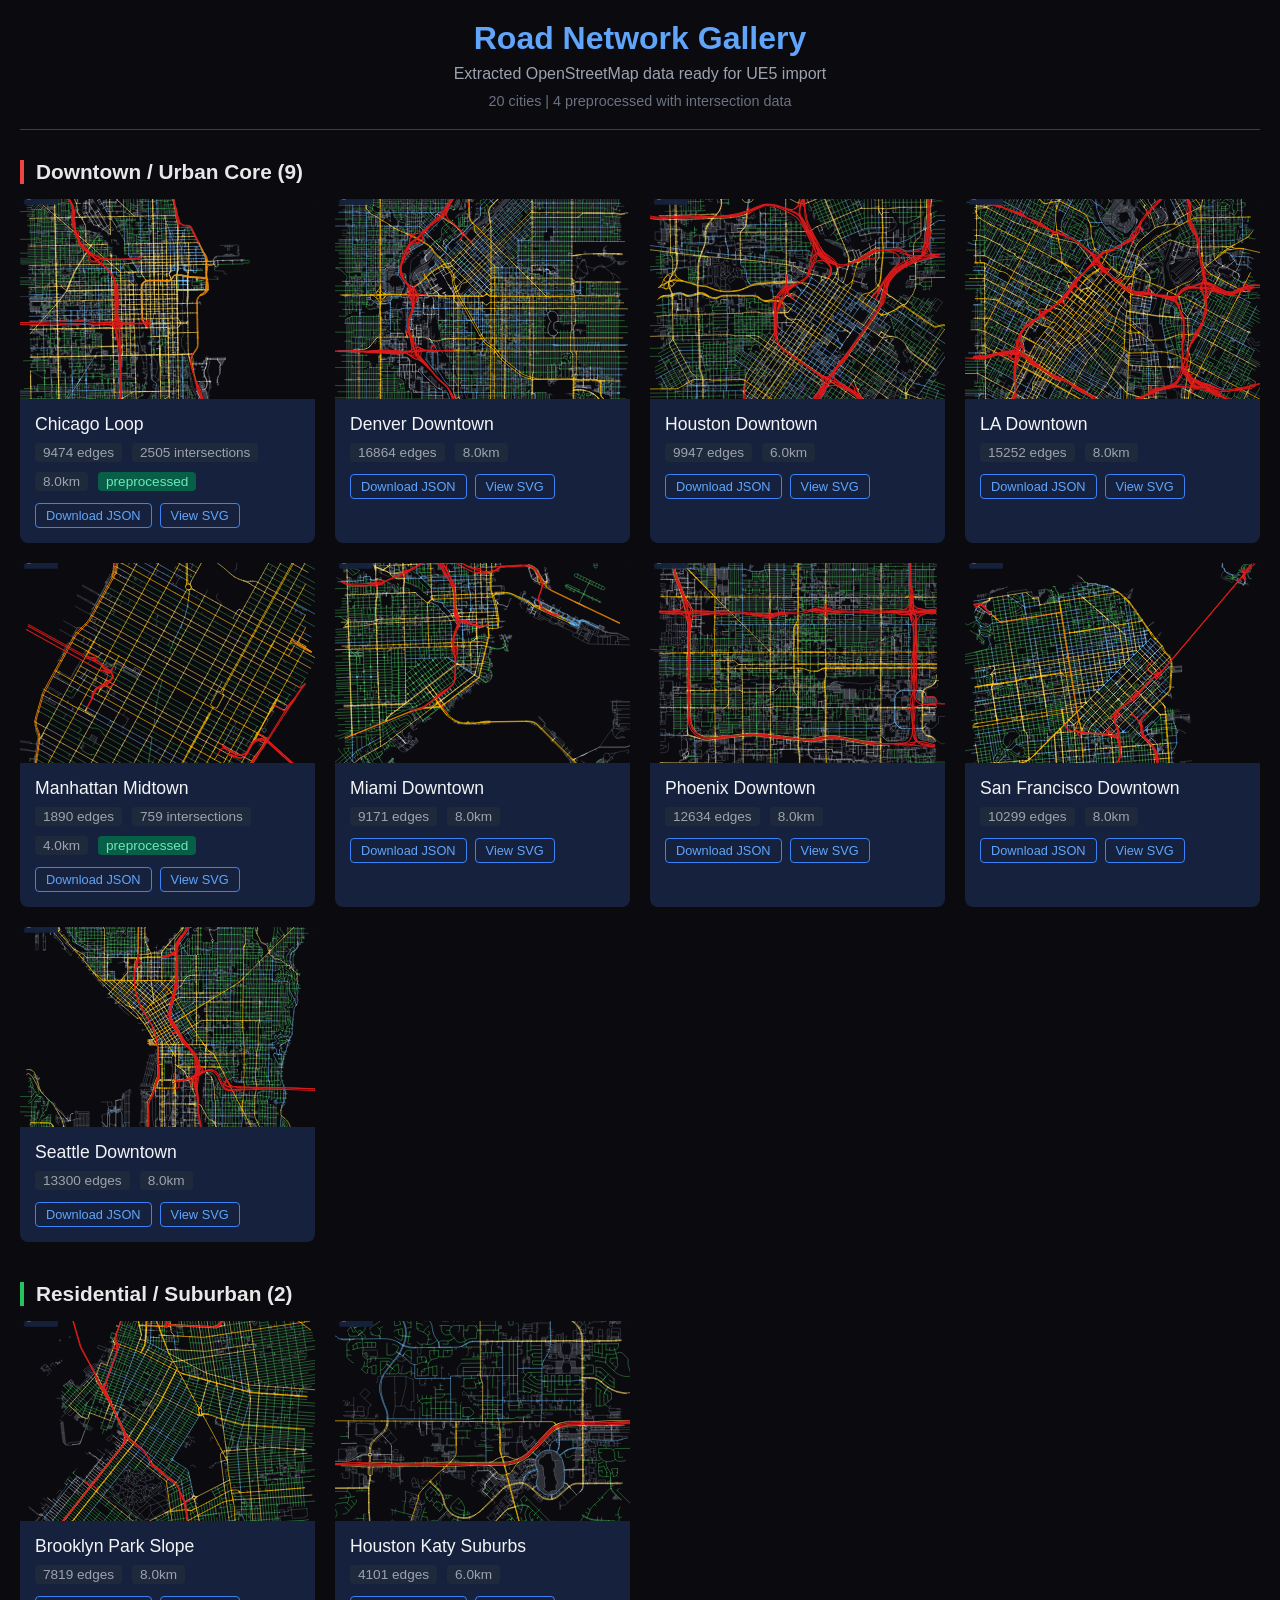
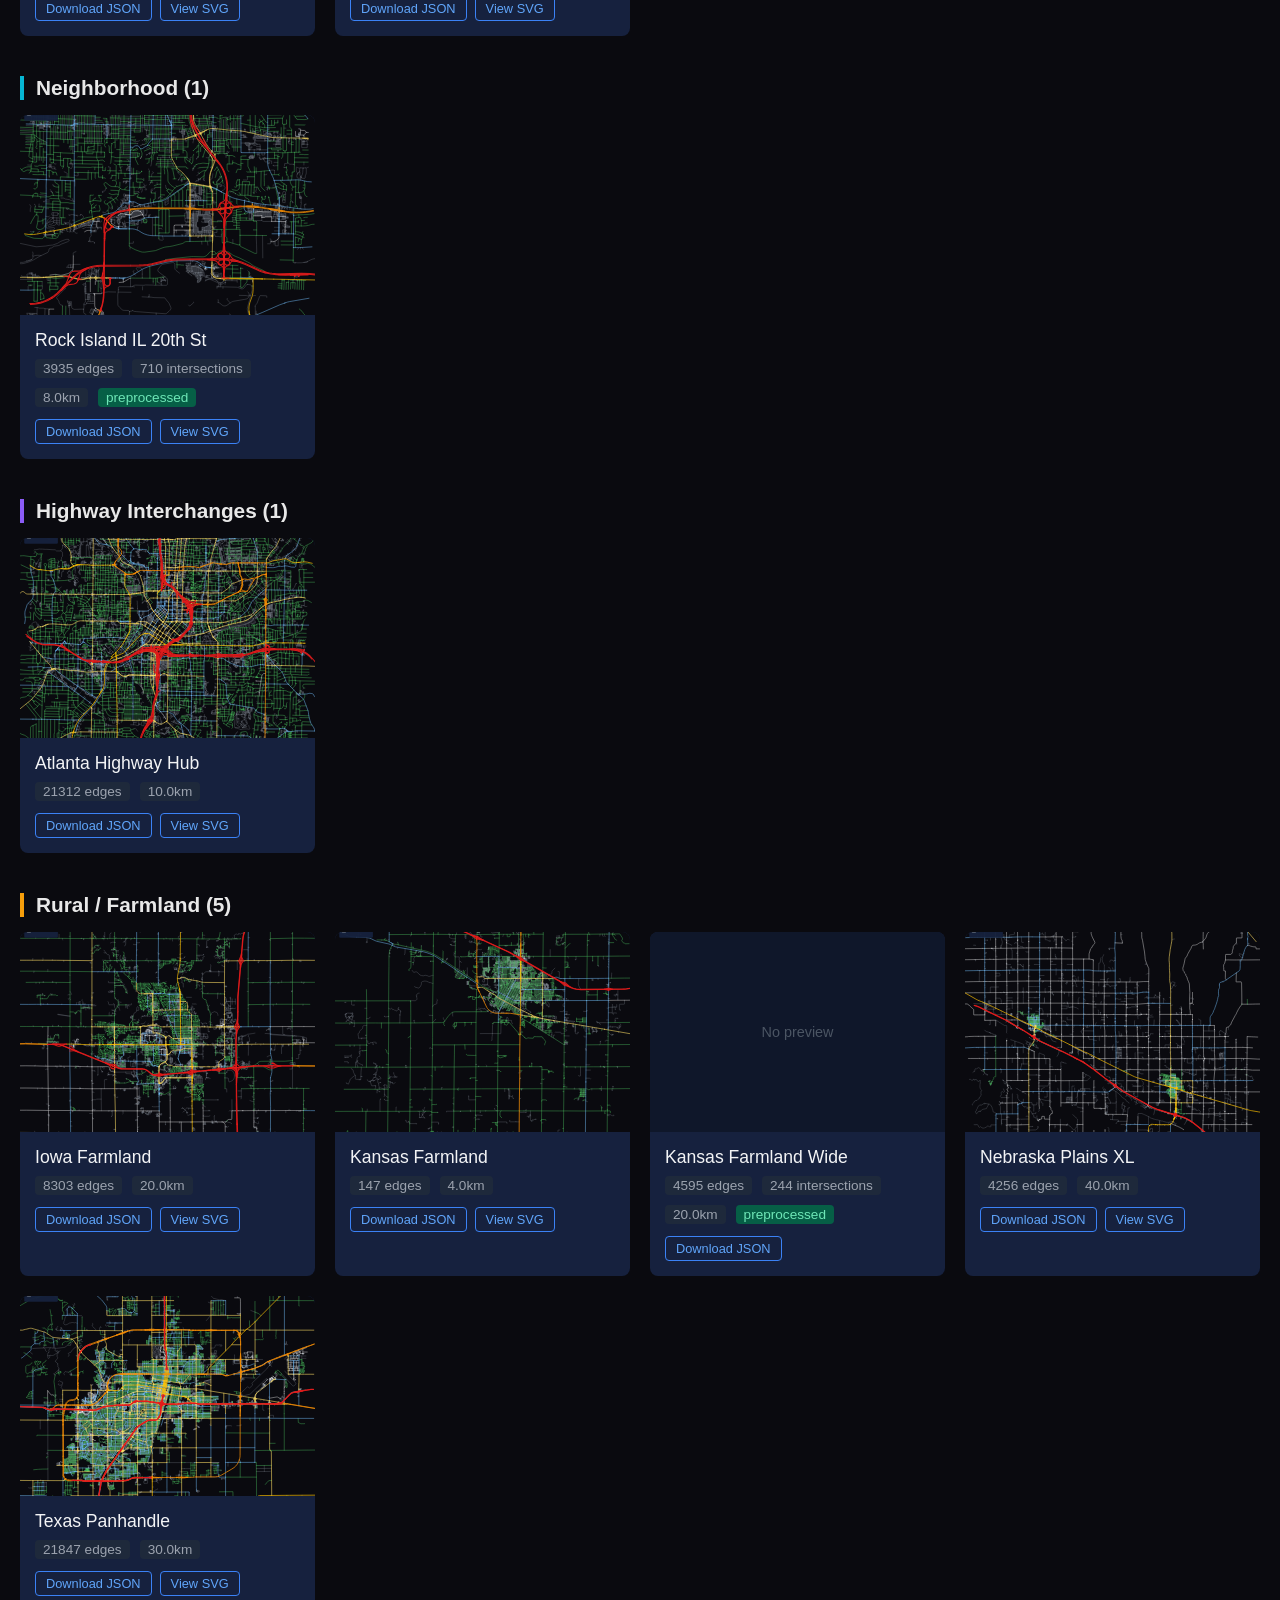
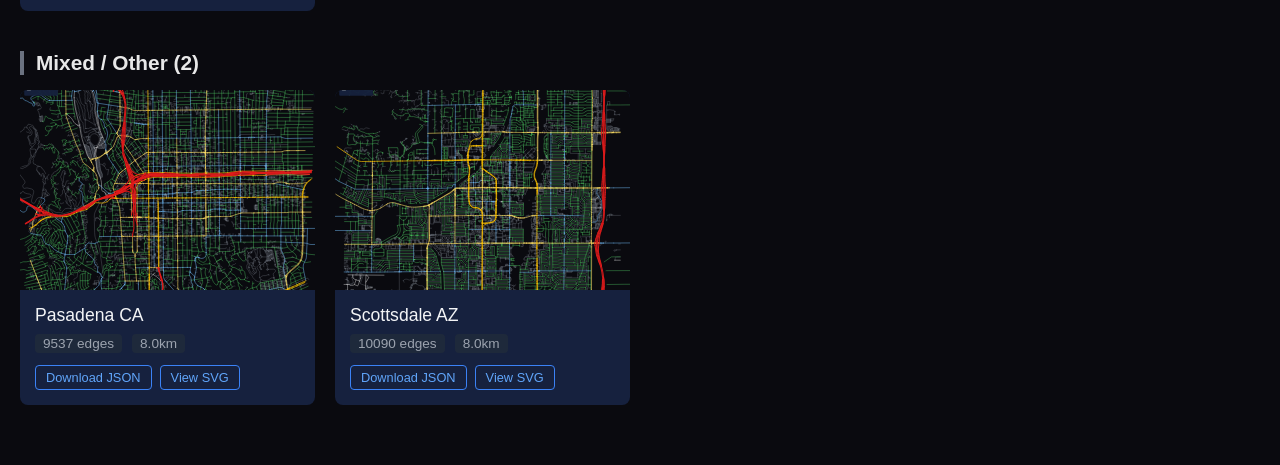
==== output/gallery.html @ c3807b2e "Add complete GIS extraction pipeline for UE5 - Python tools for OSM extraction, conversion, and batc" ====
<!DOCTYPE html>
<html lang="en">
<head>
    <meta charset="UTF-8">
    <meta name="viewport" content="width=device-width, initial-scale=1.0">
    <title>Road Network Gallery - GIS Map Data</title>
    <style>
        * { margin: 0; padding: 0; box-sizing: border-box; }
        body {
            font-family: -apple-system, BlinkMacSystemFont, 'Segoe UI', sans-serif;
            background: #0a0a0f;
            color: #e8e8e8;
            padding: 20px;
            min-height: 100vh;
        }
        header {
            text-align: center;
            margin-bottom: 30px;
            padding-bottom: 20px;
            border-bottom: 1px solid #374151;
        }
        h1 { color: #60a5fa; margin-bottom: 8px; }
        .subtitle { color: #9ca3af; }
        .stats { margin-top: 10px; color: #6b7280; font-size: 0.9rem; }

        .category {
            margin-bottom: 40px;
        }
        .category h2 {
            font-size: 1.3rem;
            margin-bottom: 15px;
            padding-left: 12px;
            border-left: 4px solid;
        }

        .grid {
            display: grid;
            grid-template-columns: repeat(auto-fill, minmax(280px, 1fr));
            gap: 20px;
        }

        .card {
            background: #16213e;
            border-radius: 8px;
            overflow: hidden;
            transition: transform 0.2s, box-shadow 0.2s;
        }
        .card:hover {
            transform: translateY(-4px);
            box-shadow: 0 8px 25px rgba(0,0,0,0.4);
        }

        .card-image {
            width: 100%;
            height: 200px;
            background: #0f172a;
            display: flex;
            align-items: center;
            justify-content: center;
            overflow: hidden;
        }
        .card-image img {
            width: 100%;
            height: 100%;
            object-fit: cover;
        }
        .card-image.no-image {
            color: #4b5563;
            font-size: 0.9rem;
        }

        .card-content {
            padding: 15px;
        }
        .card-title {
            font-size: 1.1rem;
            color: #f3f4f6;
            margin-bottom: 8px;
        }
        .card-meta {
            font-size: 0.85rem;
            color: #9ca3af;
            display: flex;
            flex-wrap: wrap;
            gap: 10px;
        }
        .card-meta span {
            background: #1e293b;
            padding: 2px 8px;
            border-radius: 4px;
        }
        .preprocessed {
            background: #065f46 !important;
            color: #6ee7b7;
        }

        .card-links {
            margin-top: 12px;
            display: flex;
            gap: 8px;
        }
        .card-links a {
            font-size: 0.8rem;
            color: #60a5fa;
            text-decoration: none;
            padding: 4px 10px;
            border: 1px solid #3b82f6;
            border-radius: 4px;
            transition: background 0.2s;
        }
        .card-links a:hover {
            background: #3b82f6;
            color: white;
        }
    </style>
</head>
<body>
    <header>
        <h1>Road Network Gallery</h1>
        <p class="subtitle">Extracted OpenStreetMap data ready for UE5 import</p>
        <p class="stats">20 cities | 4 preprocessed with intersection data</p>
    </header>

    <div class="category">
        <h2 style="border-color: #ef4444">Downtown / Urban Core (9)</h2>
        <div class="grid">

            <div class="card">
                <div class="card-image">
                    <img src="ue5_ready\Chicago_Loop_ue5.svg" alt="Chicago Loop">
                </div>
                <div class="card-content">
                    <div class="card-title">Chicago Loop</div>
                    <div class="card-meta">
                        <span>9474 edges</span><span>2505 intersections</span><span>8.0km</span>
                        <span class="preprocessed">preprocessed</span>
                    </div>
                    <div class="card-links">
                        <a href="ue5_ready\Chicago_Loop_ue5_preprocessed.json" download>Download JSON</a>
                        <a href="ue5_ready\Chicago_Loop_ue5.svg" target="_blank">View SVG</a>
                    </div>
                </div>
            </div>

            <div class="card">
                <div class="card-image">
                    <img src="ue5_ready\Denver_Downtown_ue5.svg" alt="Denver Downtown">
                </div>
                <div class="card-content">
                    <div class="card-title">Denver Downtown</div>
                    <div class="card-meta">
                        <span>16864 edges</span><span>8.0km</span>
                        
                    </div>
                    <div class="card-links">
                        <a href="ue5_ready\Denver_Downtown_ue5.json" download>Download JSON</a>
                        <a href="ue5_ready\Denver_Downtown_ue5.svg" target="_blank">View SVG</a>
                    </div>
                </div>
            </div>

            <div class="card">
                <div class="card-image">
                    <img src="ue5_ready\Houston_Downtown_ue5.svg" alt="Houston Downtown">
                </div>
                <div class="card-content">
                    <div class="card-title">Houston Downtown</div>
                    <div class="card-meta">
                        <span>9947 edges</span><span>6.0km</span>
                        
                    </div>
                    <div class="card-links">
                        <a href="ue5_ready\Houston_Downtown_ue5.json" download>Download JSON</a>
                        <a href="ue5_ready\Houston_Downtown_ue5.svg" target="_blank">View SVG</a>
                    </div>
                </div>
            </div>

            <div class="card">
                <div class="card-image">
                    <img src="ue5_ready\LA_Downtown_ue5.svg" alt="LA Downtown">
                </div>
                <div class="card-content">
                    <div class="card-title">LA Downtown</div>
                    <div class="card-meta">
                        <span>15252 edges</span><span>8.0km</span>
                        
                    </div>
                    <div class="card-links">
                        <a href="ue5_ready\LA_Downtown_ue5.json" download>Download JSON</a>
                        <a href="ue5_ready\LA_Downtown_ue5.svg" target="_blank">View SVG</a>
                    </div>
                </div>
            </div>

            <div class="card">
                <div class="card-image">
                    <img src="ue5_ready\Manhattan_Midtown_ue5.svg" alt="Manhattan Midtown">
                </div>
                <div class="card-content">
                    <div class="card-title">Manhattan Midtown</div>
                    <div class="card-meta">
                        <span>1890 edges</span><span>759 intersections</span><span>4.0km</span>
                        <span class="preprocessed">preprocessed</span>
                    </div>
                    <div class="card-links">
                        <a href="ue5_ready\Manhattan_Midtown_ue5_preprocessed.json" download>Download JSON</a>
                        <a href="ue5_ready\Manhattan_Midtown_ue5.svg" target="_blank">View SVG</a>
                    </div>
                </div>
            </div>

            <div class="card">
                <div class="card-image">
                    <img src="ue5_ready\Miami_Downtown_ue5.svg" alt="Miami Downtown">
                </div>
                <div class="card-content">
                    <div class="card-title">Miami Downtown</div>
                    <div class="card-meta">
                        <span>9171 edges</span><span>8.0km</span>
                        
                    </div>
                    <div class="card-links">
                        <a href="ue5_ready\Miami_Downtown_ue5.json" download>Download JSON</a>
                        <a href="ue5_ready\Miami_Downtown_ue5.svg" target="_blank">View SVG</a>
                    </div>
                </div>
            </div>

            <div class="card">
                <div class="card-image">
                    <img src="ue5_ready\Phoenix_Downtown_ue5.svg" alt="Phoenix Downtown">
                </div>
                <div class="card-content">
                    <div class="card-title">Phoenix Downtown</div>
                    <div class="card-meta">
                        <span>12634 edges</span><span>8.0km</span>
                        
                    </div>
                    <div class="card-links">
                        <a href="ue5_ready\Phoenix_Downtown_ue5.json" download>Download JSON</a>
                        <a href="ue5_ready\Phoenix_Downtown_ue5.svg" target="_blank">View SVG</a>
                    </div>
                </div>
            </div>

            <div class="card">
                <div class="card-image">
                    <img src="ue5_ready\San_Francisco_Downtown_ue5.svg" alt="San Francisco Downtown">
                </div>
                <div class="card-content">
                    <div class="card-title">San Francisco Downtown</div>
                    <div class="card-meta">
                        <span>10299 edges</span><span>8.0km</span>
                        
                    </div>
                    <div class="card-links">
                        <a href="ue5_ready\San_Francisco_Downtown_ue5.json" download>Download JSON</a>
                        <a href="ue5_ready\San_Francisco_Downtown_ue5.svg" target="_blank">View SVG</a>
                    </div>
                </div>
            </div>

            <div class="card">
                <div class="card-image">
                    <img src="ue5_ready\Seattle_Downtown_ue5.svg" alt="Seattle Downtown">
                </div>
                <div class="card-content">
                    <div class="card-title">Seattle Downtown</div>
                    <div class="card-meta">
                        <span>13300 edges</span><span>8.0km</span>
                        
                    </div>
                    <div class="card-links">
                        <a href="ue5_ready\Seattle_Downtown_ue5.json" download>Download JSON</a>
                        <a href="ue5_ready\Seattle_Downtown_ue5.svg" target="_blank">View SVG</a>
                    </div>
                </div>
            </div>

        </div>
    </div>

    <div class="category">
        <h2 style="border-color: #22c55e">Residential / Suburban (2)</h2>
        <div class="grid">

            <div class="card">
                <div class="card-image">
                    <img src="ue5_ready\Brooklyn_Park_Slope_ue5.svg" alt="Brooklyn Park Slope">
                </div>
                <div class="card-content">
                    <div class="card-title">Brooklyn Park Slope</div>
                    <div class="card-meta">
                        <span>7819 edges</span><span>8.0km</span>
                        
                    </div>
                    <div class="card-links">
                        <a href="ue5_ready\Brooklyn_Park_Slope_ue5.json" download>Download JSON</a>
                        <a href="ue5_ready\Brooklyn_Park_Slope_ue5.svg" target="_blank">View SVG</a>
                    </div>
                </div>
            </div>

            <div class="card">
                <div class="card-image">
                    <img src="ue5_ready\Houston_Katy_Suburbs_ue5.svg" alt="Houston Katy Suburbs">
                </div>
                <div class="card-content">
                    <div class="card-title">Houston Katy Suburbs</div>
                    <div class="card-meta">
                        <span>4101 edges</span><span>6.0km</span>
                        
                    </div>
                    <div class="card-links">
                        <a href="ue5_ready\Houston_Katy_Suburbs_ue5.json" download>Download JSON</a>
                        <a href="ue5_ready\Houston_Katy_Suburbs_ue5.svg" target="_blank">View SVG</a>
                    </div>
                </div>
            </div>

        </div>
    </div>

    <div class="category">
        <h2 style="border-color: #06b6d4">Neighborhood (1)</h2>
        <div class="grid">

            <div class="card">
                <div class="card-image">
                    <img src="ue5_ready\Rock_Island_IL_20th_St_ue5.svg" alt="Rock Island IL 20th St">
                </div>
                <div class="card-content">
                    <div class="card-title">Rock Island IL 20th St</div>
                    <div class="card-meta">
                        <span>3935 edges</span><span>710 intersections</span><span>8.0km</span>
                        <span class="preprocessed">preprocessed</span>
                    </div>
                    <div class="card-links">
                        <a href="ue5_ready\Rock_Island_IL_20th_St_ue5_preprocessed.json" download>Download JSON</a>
                        <a href="ue5_ready\Rock_Island_IL_20th_St_ue5.svg" target="_blank">View SVG</a>
                    </div>
                </div>
            </div>

        </div>
    </div>

    <div class="category">
        <h2 style="border-color: #8b5cf6">Highway Interchanges (1)</h2>
        <div class="grid">

            <div class="card">
                <div class="card-image">
                    <img src="ue5_ready\Atlanta_Highway_Hub_ue5.svg" alt="Atlanta Highway Hub">
                </div>
                <div class="card-content">
                    <div class="card-title">Atlanta Highway Hub</div>
                    <div class="card-meta">
                        <span>21312 edges</span><span>10.0km</span>
                        
                    </div>
                    <div class="card-links">
                        <a href="ue5_ready\Atlanta_Highway_Hub_ue5.json" download>Download JSON</a>
                        <a href="ue5_ready\Atlanta_Highway_Hub_ue5.svg" target="_blank">View SVG</a>
                    </div>
                </div>
            </div>

        </div>
    </div>

    <div class="category">
        <h2 style="border-color: #f59e0b">Rural / Farmland (5)</h2>
        <div class="grid">

            <div class="card">
                <div class="card-image">
                    <img src="ue5_ready\Iowa_Farmland_ue5.svg" alt="Iowa Farmland">
                </div>
                <div class="card-content">
                    <div class="card-title">Iowa Farmland</div>
                    <div class="card-meta">
                        <span>8303 edges</span><span>20.0km</span>
                        
                    </div>
                    <div class="card-links">
                        <a href="ue5_ready\Iowa_Farmland_ue5.json" download>Download JSON</a>
                        <a href="ue5_ready\Iowa_Farmland_ue5.svg" target="_blank">View SVG</a>
                    </div>
                </div>
            </div>

            <div class="card">
                <div class="card-image">
                    <img src="ue5_ready\Kansas_Farmland_Wide_ue5.svg" alt="Kansas Farmland">
                </div>
                <div class="card-content">
                    <div class="card-title">Kansas Farmland</div>
                    <div class="card-meta">
                        <span>147 edges</span><span>4.0km</span>
                        
                    </div>
                    <div class="card-links">
                        <a href="ue5_ready\Kansas_Farmland_ue5.json" download>Download JSON</a>
                        <a href="ue5_ready\Kansas_Farmland_Wide_ue5.svg" target="_blank">View SVG</a>
                    </div>
                </div>
            </div>

            <div class="card">
                <div class="card-image no-image">
                    <span>No preview</span>
                </div>
                <div class="card-content">
                    <div class="card-title">Kansas Farmland Wide</div>
                    <div class="card-meta">
                        <span>4595 edges</span><span>244 intersections</span><span>20.0km</span>
                        <span class="preprocessed">preprocessed</span>
                    </div>
                    <div class="card-links">
                        <a href="ue5_ready\Kansas_Farmland_Wide_ue5_preprocessed.json" download>Download JSON</a>
                        
                    </div>
                </div>
            </div>

            <div class="card">
                <div class="card-image">
                    <img src="ue5_ready\Nebraska_Plains_XL_ue5.svg" alt="Nebraska Plains XL">
                </div>
                <div class="card-content">
                    <div class="card-title">Nebraska Plains XL</div>
                    <div class="card-meta">
                        <span>4256 edges</span><span>40.0km</span>
                        
                    </div>
                    <div class="card-links">
                        <a href="ue5_ready\Nebraska_Plains_XL_ue5.json" download>Download JSON</a>
                        <a href="ue5_ready\Nebraska_Plains_XL_ue5.svg" target="_blank">View SVG</a>
                    </div>
                </div>
            </div>

            <div class="card">
                <div class="card-image">
                    <img src="ue5_ready\Texas_Panhandle_ue5.svg" alt="Texas Panhandle">
                </div>
                <div class="card-content">
                    <div class="card-title">Texas Panhandle</div>
                    <div class="card-meta">
                        <span>21847 edges</span><span>30.0km</span>
                        
                    </div>
                    <div class="card-links">
                        <a href="ue5_ready\Texas_Panhandle_ue5.json" download>Download JSON</a>
                        <a href="ue5_ready\Texas_Panhandle_ue5.svg" target="_blank">View SVG</a>
                    </div>
                </div>
            </div>

        </div>
    </div>

    <div class="category">
        <h2 style="border-color: #6b7280">Mixed / Other (2)</h2>
        <div class="grid">

            <div class="card">
                <div class="card-image">
                    <img src="ue5_ready\Pasadena_CA_ue5.svg" alt="Pasadena CA">
                </div>
                <div class="card-content">
                    <div class="card-title">Pasadena CA</div>
                    <div class="card-meta">
                        <span>9537 edges</span><span>8.0km</span>
                        
                    </div>
                    <div class="card-links">
                        <a href="ue5_ready\Pasadena_CA_ue5.json" download>Download JSON</a>
                        <a href="ue5_ready\Pasadena_CA_ue5.svg" target="_blank">View SVG</a>
                    </div>
                </div>
            </div>

            <div class="card">
                <div class="card-image">
                    <img src="ue5_ready\Scottsdale_AZ_ue5.svg" alt="Scottsdale AZ">
                </div>
                <div class="card-content">
                    <div class="card-title">Scottsdale AZ</div>
                    <div class="card-meta">
                        <span>10090 edges</span><span>8.0km</span>
                        
                    </div>
                    <div class="card-links">
                        <a href="ue5_ready\Scottsdale_AZ_ue5.json" download>Download JSON</a>
                        <a href="ue5_ready\Scottsdale_AZ_ue5.svg" target="_blank">View SVG</a>
                    </div>
                </div>
            </div>

        </div>
    </div>

</body>
</html>
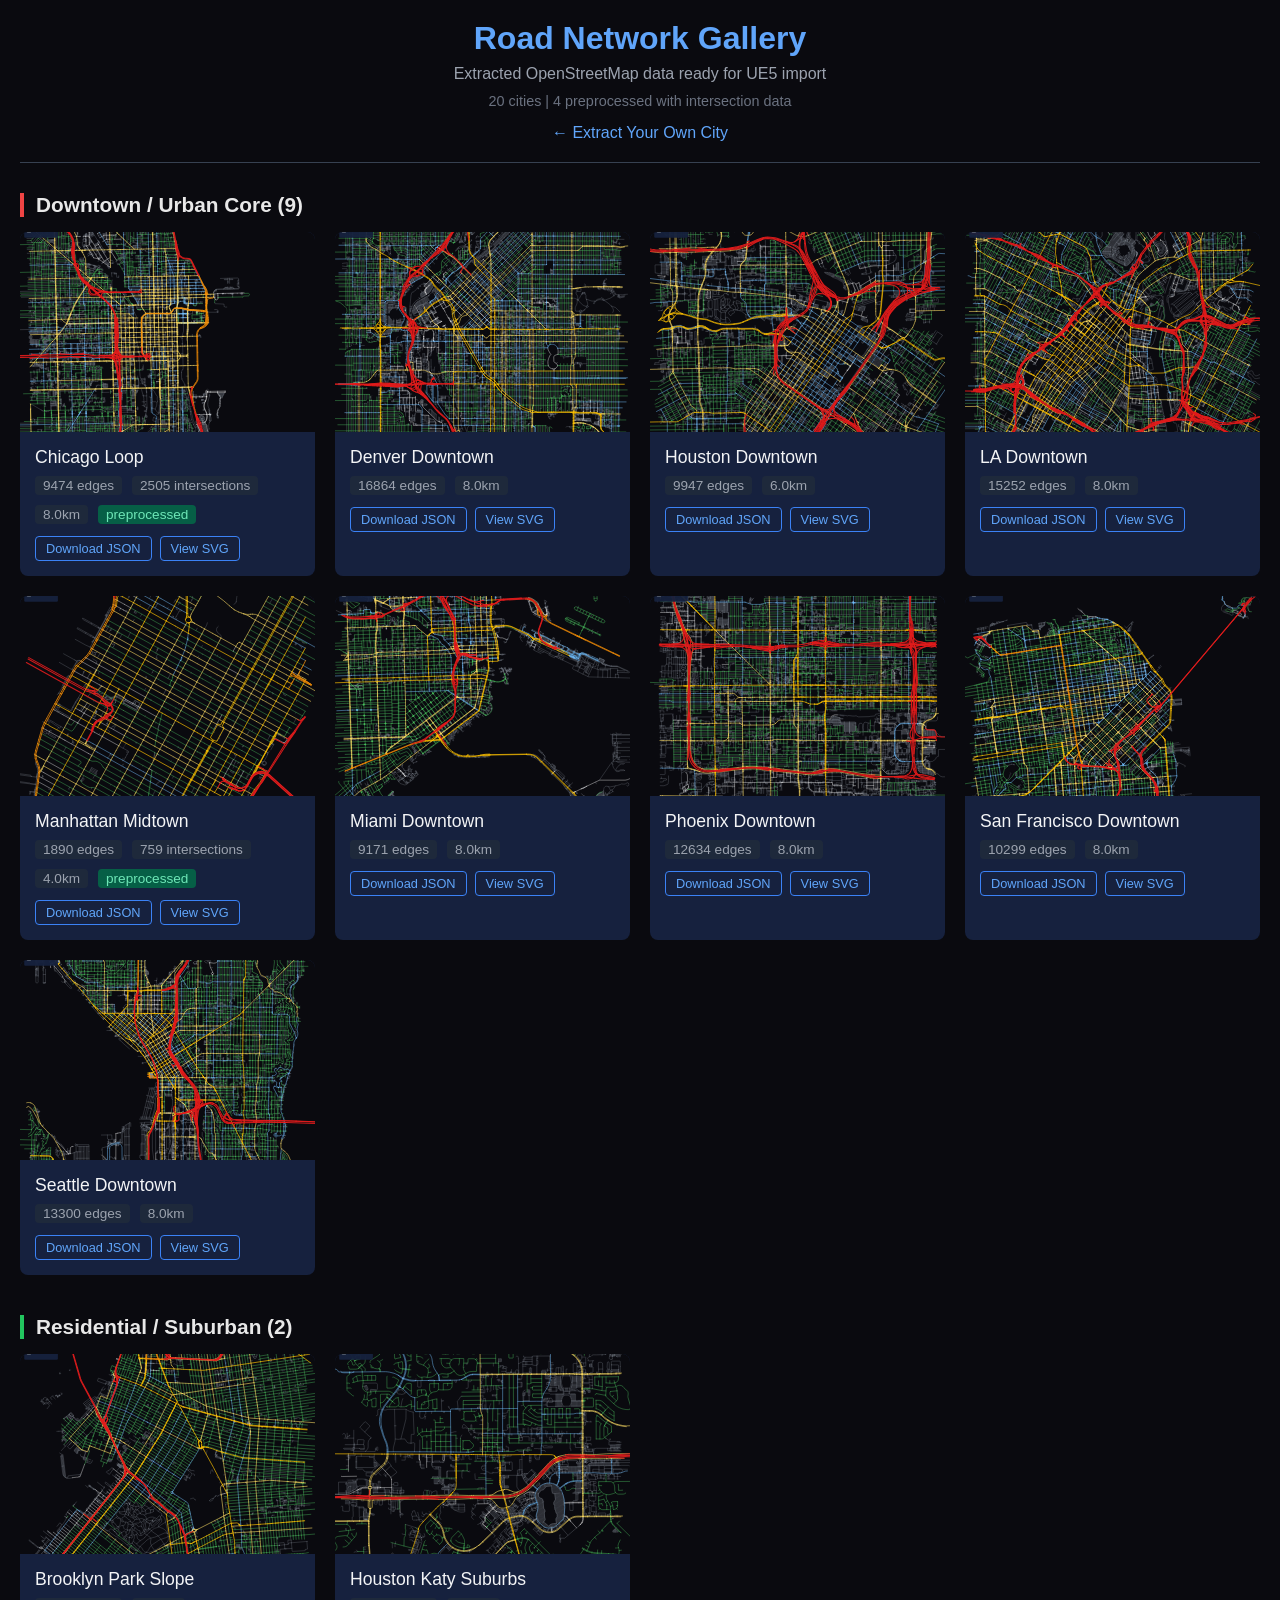
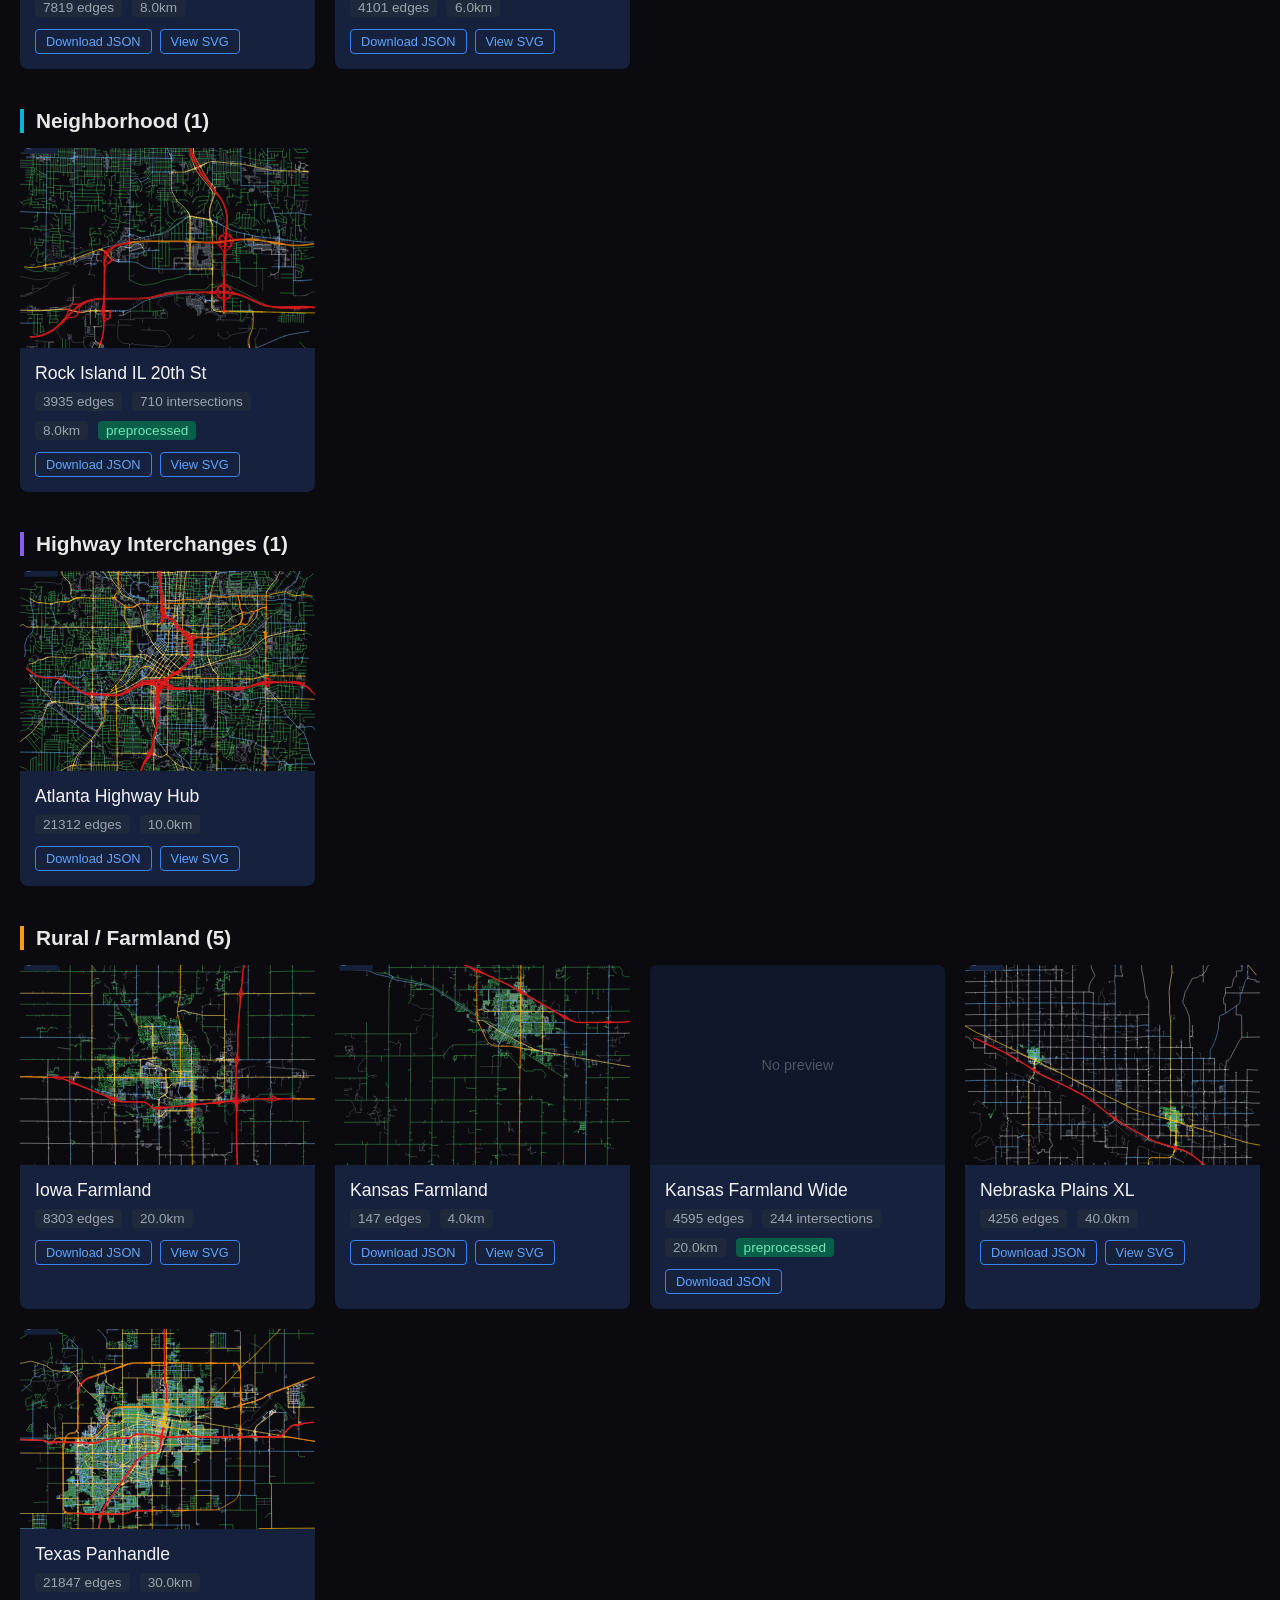
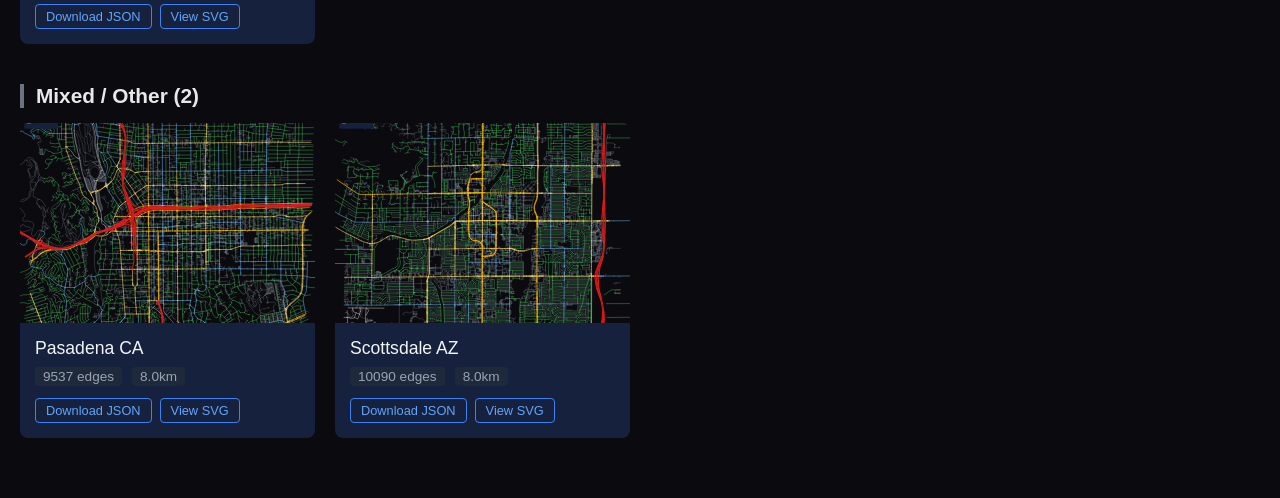
==== commit 8a294d94: "Add navigation links between extractor and gallery Co-Authored-By: Claude Opus 4.5 <noreply@anthropi" ====
--- a/output/gallery.html
+++ b/output/gallery.html
@@ -22,6 +22,9 @@
         h1 { color: #60a5fa; margin-bottom: 8px; }
         .subtitle { color: #9ca3af; }
         .stats { margin-top: 10px; color: #6b7280; font-size: 0.9rem; }
+        nav { margin-top: 15px; }
+        nav a { color: #60a5fa; text-decoration: none; font-size: 1rem; }
+        nav a:hover { text-decoration: underline; }
 
         .category {
             margin-bottom: 40px;
@@ -119,6 +122,7 @@
         <h1>Road Network Gallery</h1>
         <p class="subtitle">Extracted OpenStreetMap data ready for UE5 import</p>
         <p class="stats">20 cities | 4 preprocessed with intersection data</p>
+        <nav><a href="../docs/index.html">← Extract Your Own City</a></nav>
     </header>
 
     <div class="category">
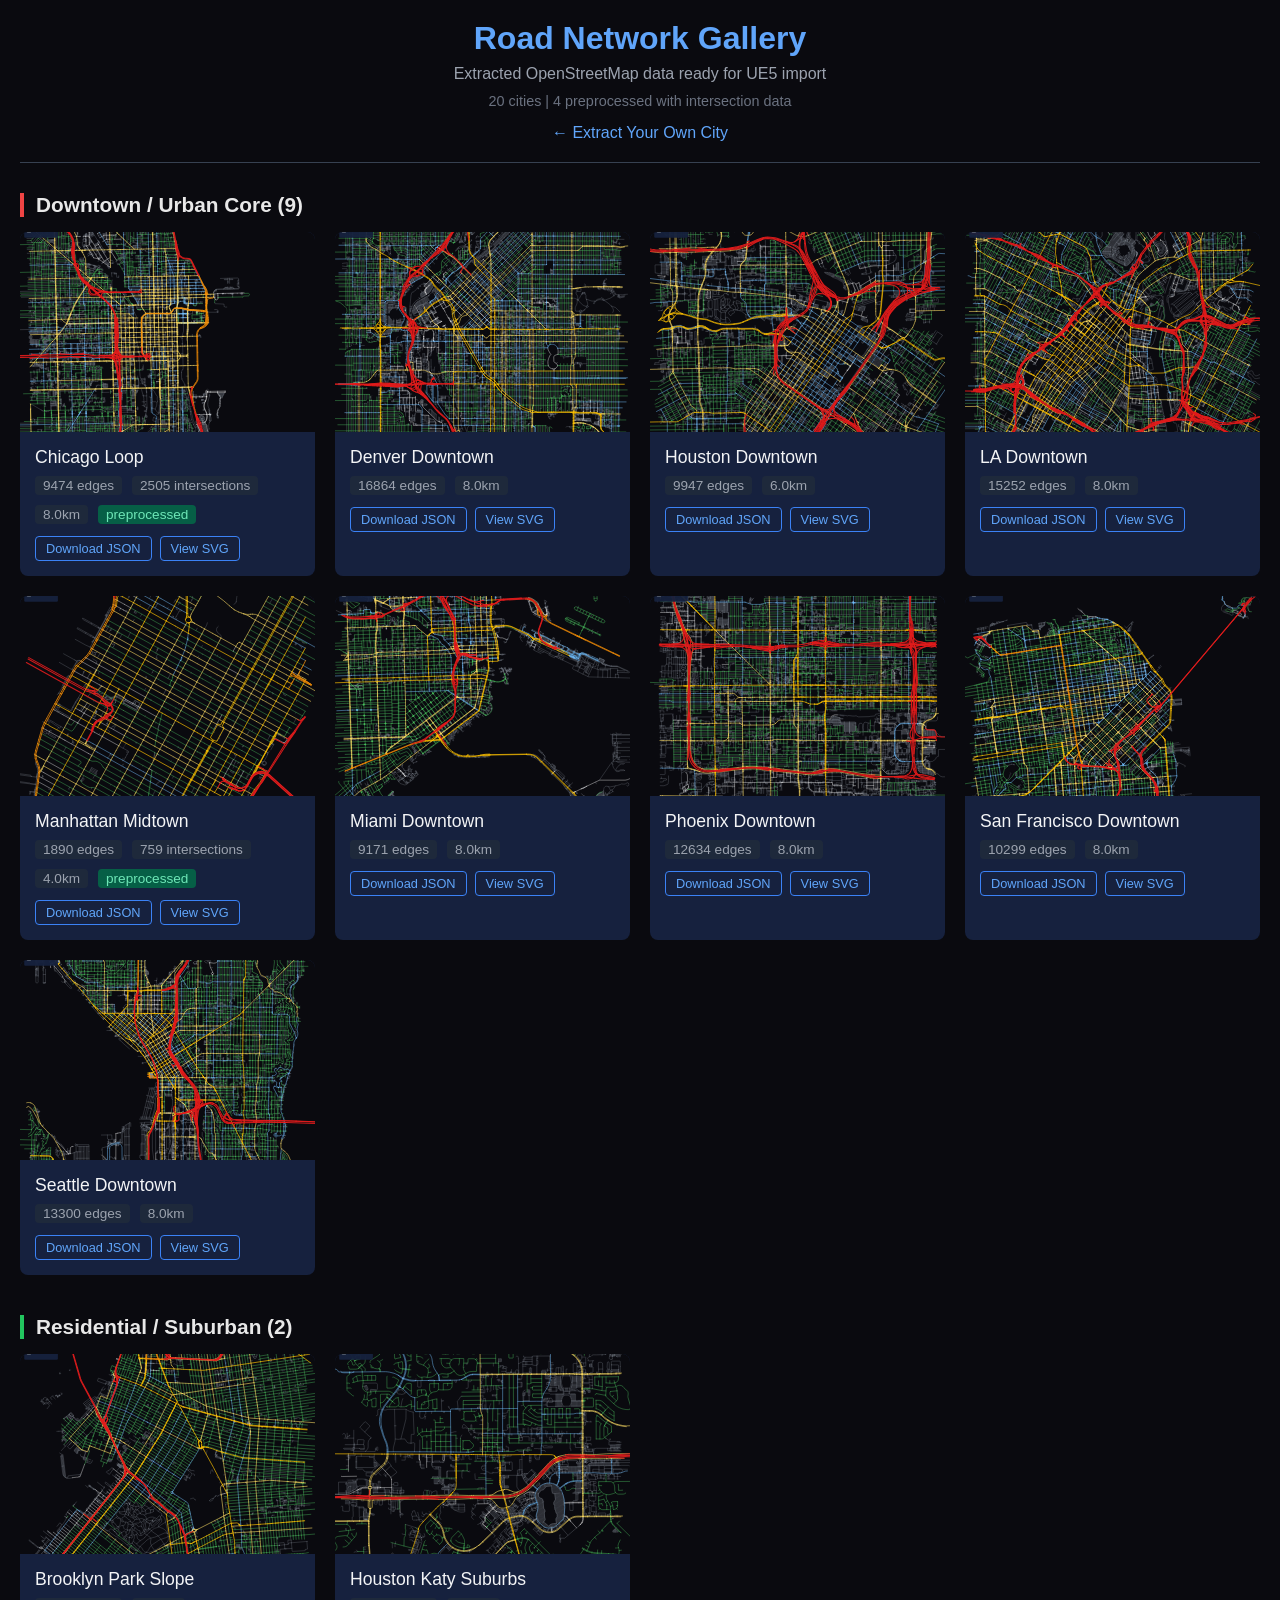
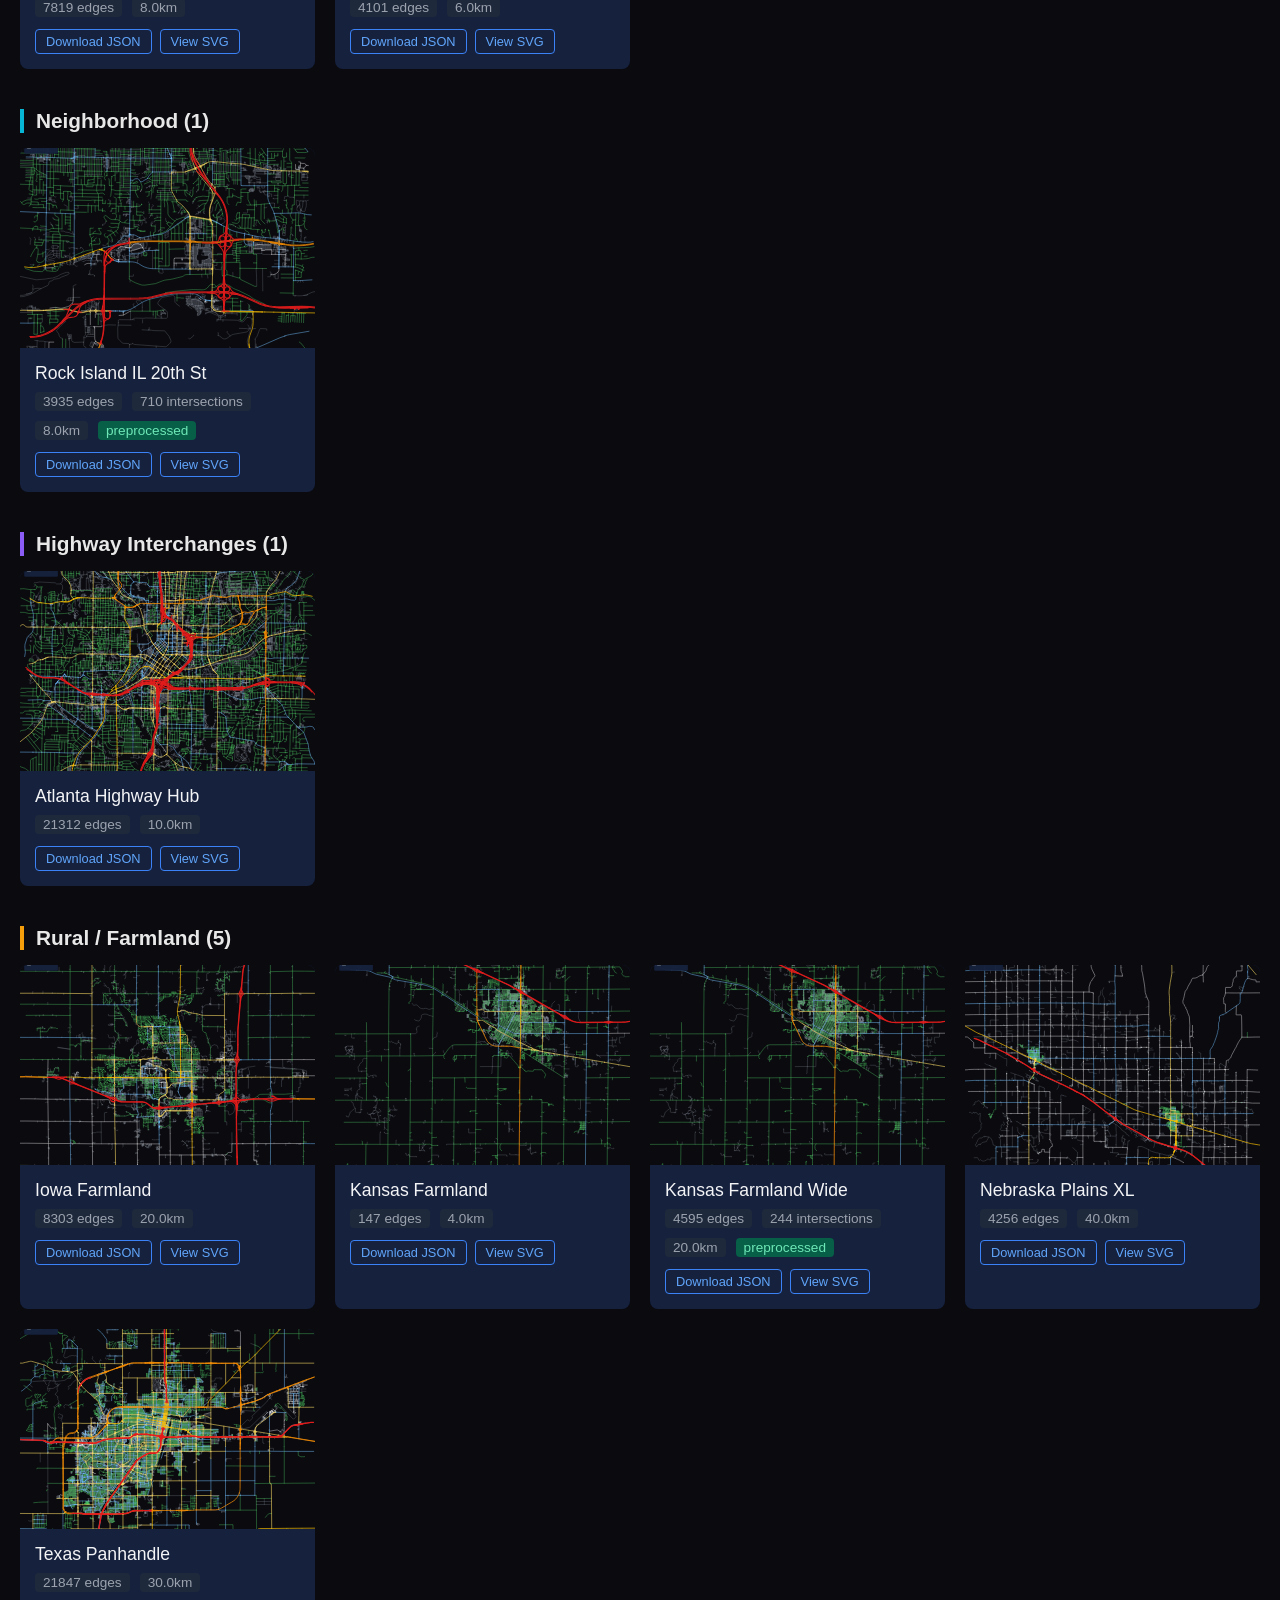
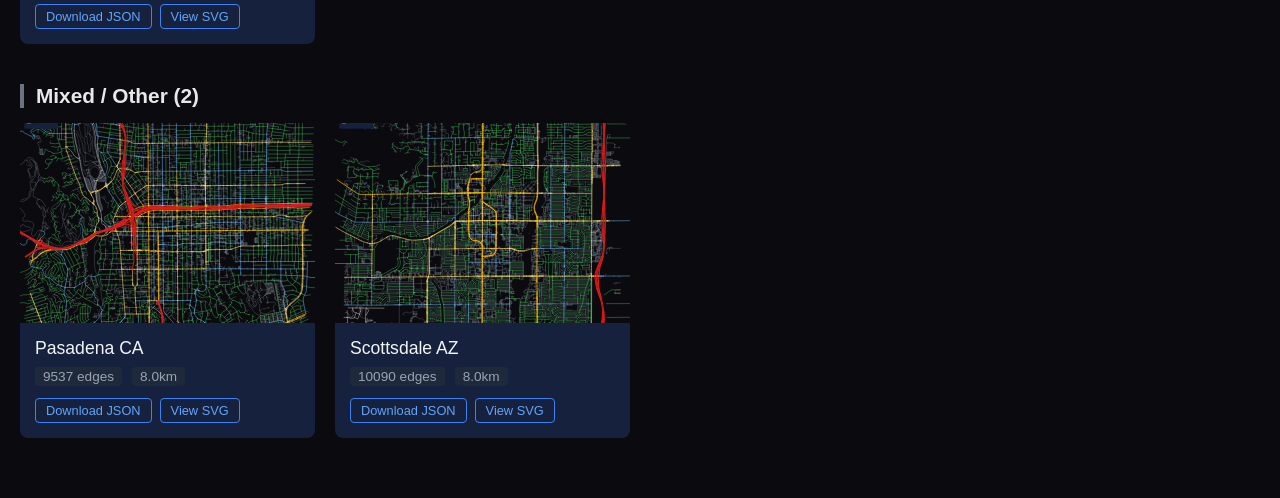
==== commit 47077dea: "Fix Kansas Farmland Wide preview in gallery Co-Authored-By: Claude Opus 4.5 <noreply@anthropic.com>" ====
--- a/output/gallery.html
+++ b/output/gallery.html
@@ -413,8 +413,8 @@
             </div>
 
             <div class="card">
-                <div class="card-image no-image">
-                    <span>No preview</span>
+                <div class="card-image">
+                    <img src="ue5_ready\Kansas_Farmland_Wide_ue5.svg" alt="Kansas Farmland Wide">
                 </div>
                 <div class="card-content">
                     <div class="card-title">Kansas Farmland Wide</div>
@@ -424,7 +424,7 @@
                     </div>
                     <div class="card-links">
                         <a href="ue5_ready\Kansas_Farmland_Wide_ue5_preprocessed.json" download>Download JSON</a>
-                        
+                        <a href="ue5_ready\Kansas_Farmland_Wide_ue5.svg" target="_blank">View SVG</a>
                     </div>
                 </div>
             </div>
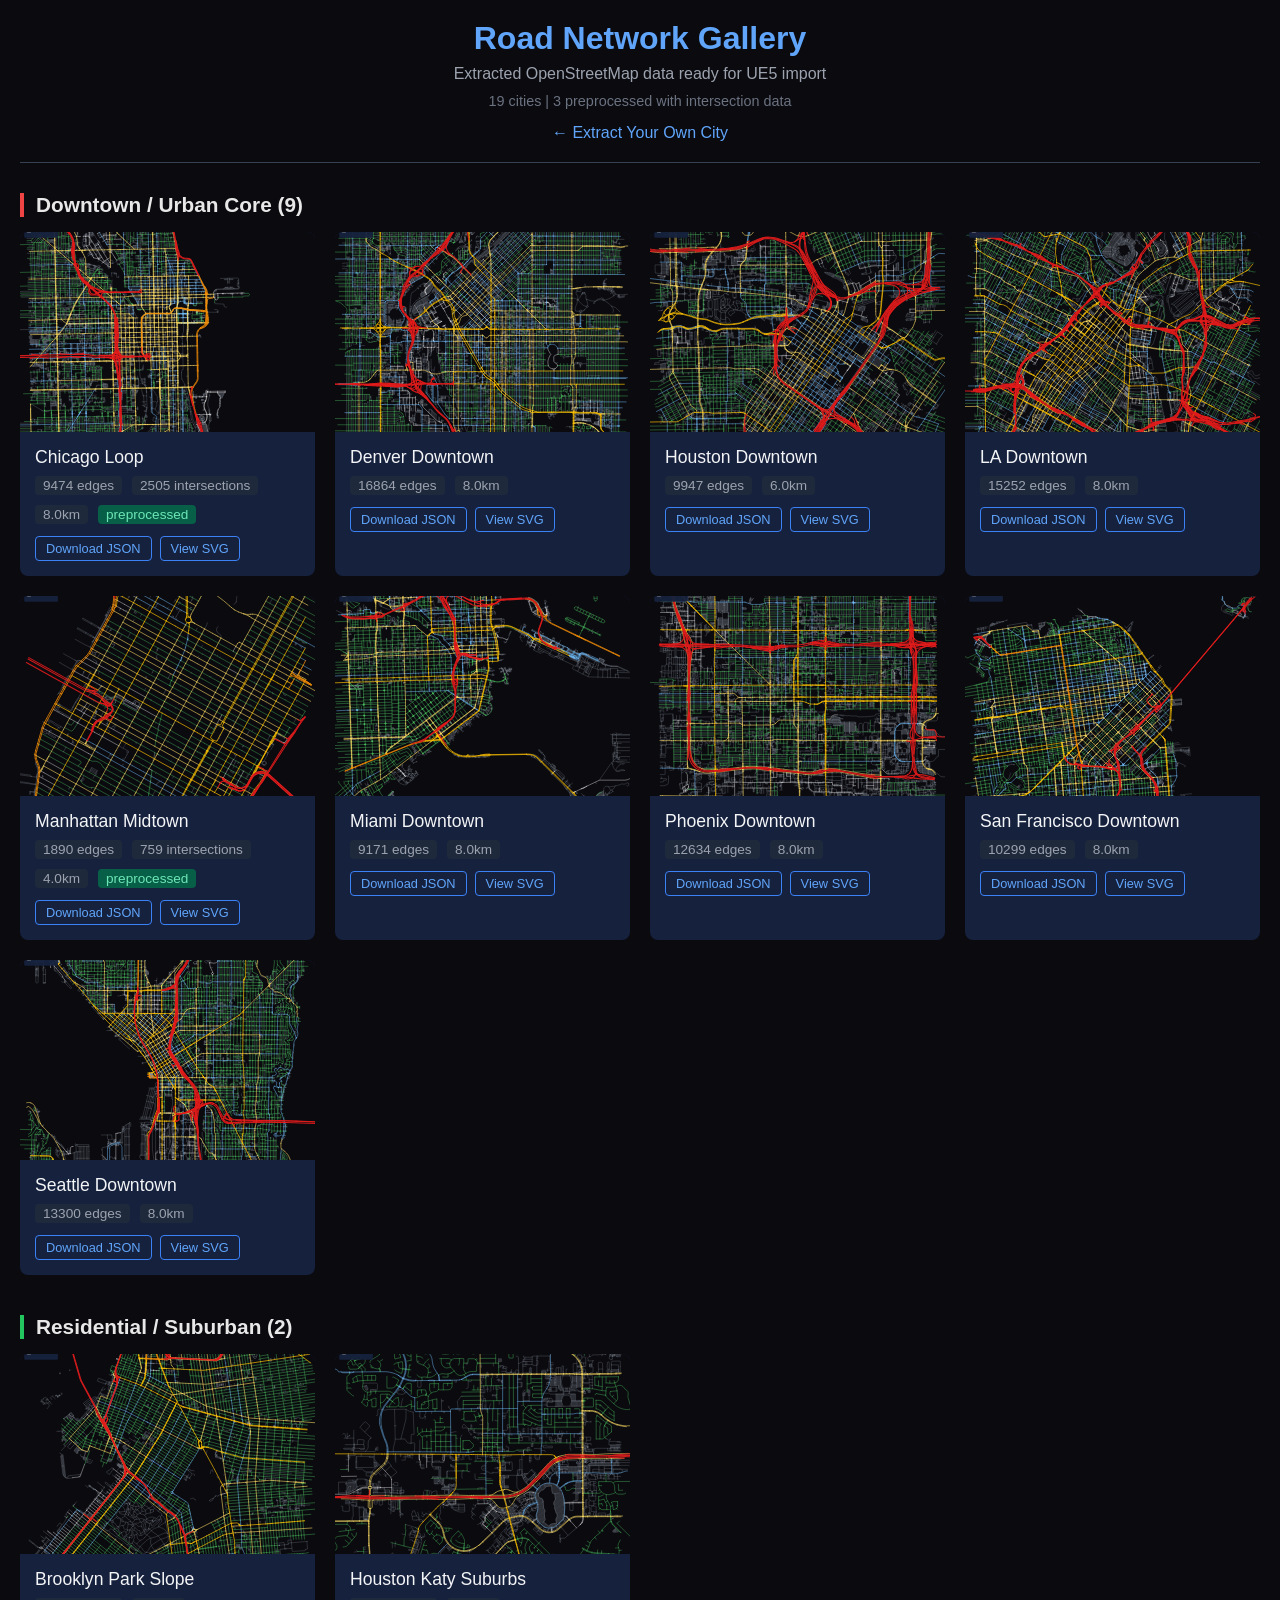
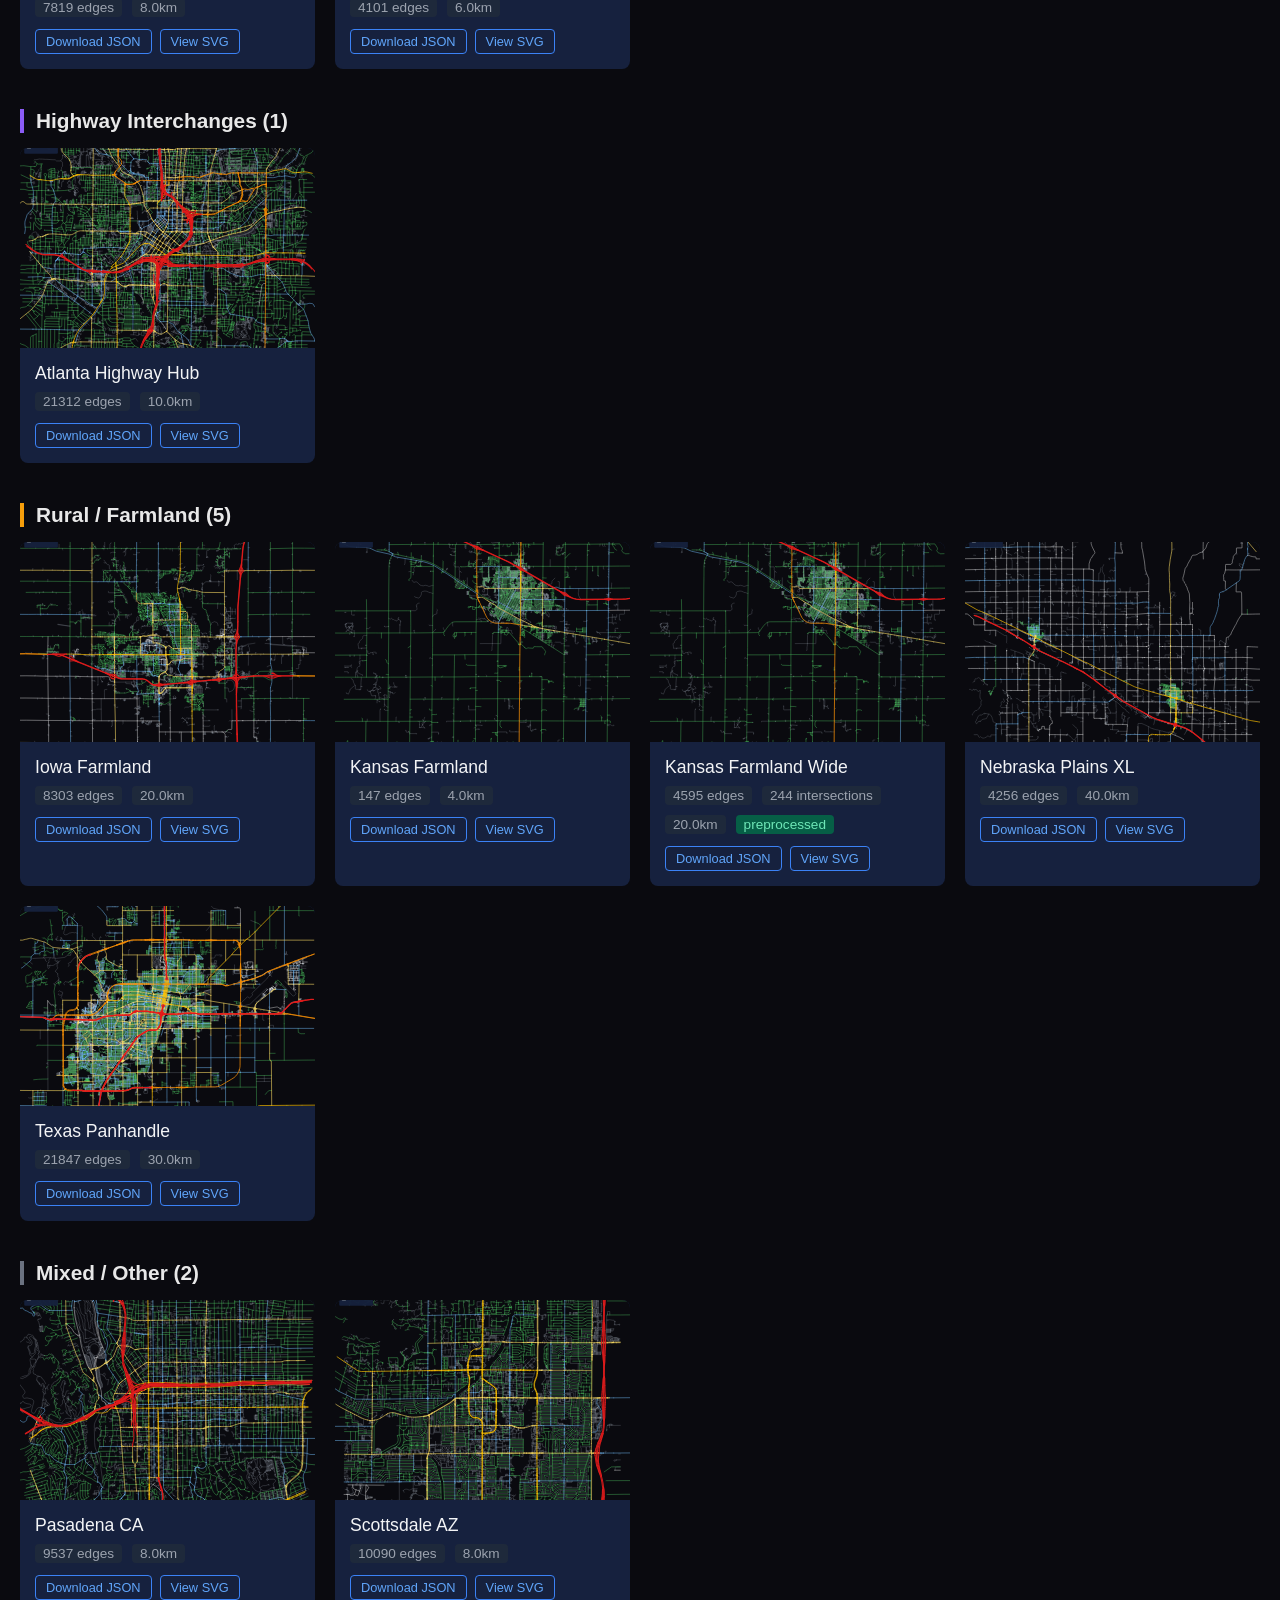
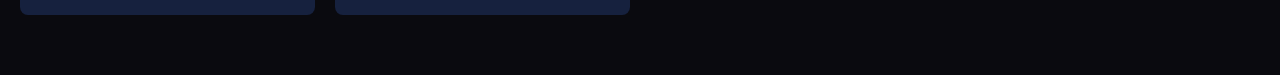
==== commit 8fe79c81: "Remove Rock Island IL 20th St from gallery and data Co-Authored-By: Claude Opus 4.5 <noreply@anthrop" ====
--- a/output/gallery.html
+++ b/output/gallery.html
@@ -121,7 +121,7 @@
     <header>
         <h1>Road Network Gallery</h1>
         <p class="subtitle">Extracted OpenStreetMap data ready for UE5 import</p>
-        <p class="stats">20 cities | 4 preprocessed with intersection data</p>
+        <p class="stats">19 cities | 3 preprocessed with intersection data</p>
         <nav><a href="../docs/index.html">← Extract Your Own City</a></nav>
     </header>
 
@@ -326,29 +326,6 @@
         </div>
     </div>
 
-    <div class="category">
-        <h2 style="border-color: #06b6d4">Neighborhood (1)</h2>
-        <div class="grid">
-
-            <div class="card">
-                <div class="card-image">
-                    <img src="ue5_ready\Rock_Island_IL_20th_St_ue5.svg" alt="Rock Island IL 20th St">
-                </div>
-                <div class="card-content">
-                    <div class="card-title">Rock Island IL 20th St</div>
-                    <div class="card-meta">
-                        <span>3935 edges</span><span>710 intersections</span><span>8.0km</span>
-                        <span class="preprocessed">preprocessed</span>
-                    </div>
-                    <div class="card-links">
-                        <a href="ue5_ready\Rock_Island_IL_20th_St_ue5_preprocessed.json" download>Download JSON</a>
-                        <a href="ue5_ready\Rock_Island_IL_20th_St_ue5.svg" target="_blank">View SVG</a>
-                    </div>
-                </div>
-            </div>
-
-        </div>
-    </div>
 
     <div class="category">
         <h2 style="border-color: #8b5cf6">Highway Interchanges (1)</h2>
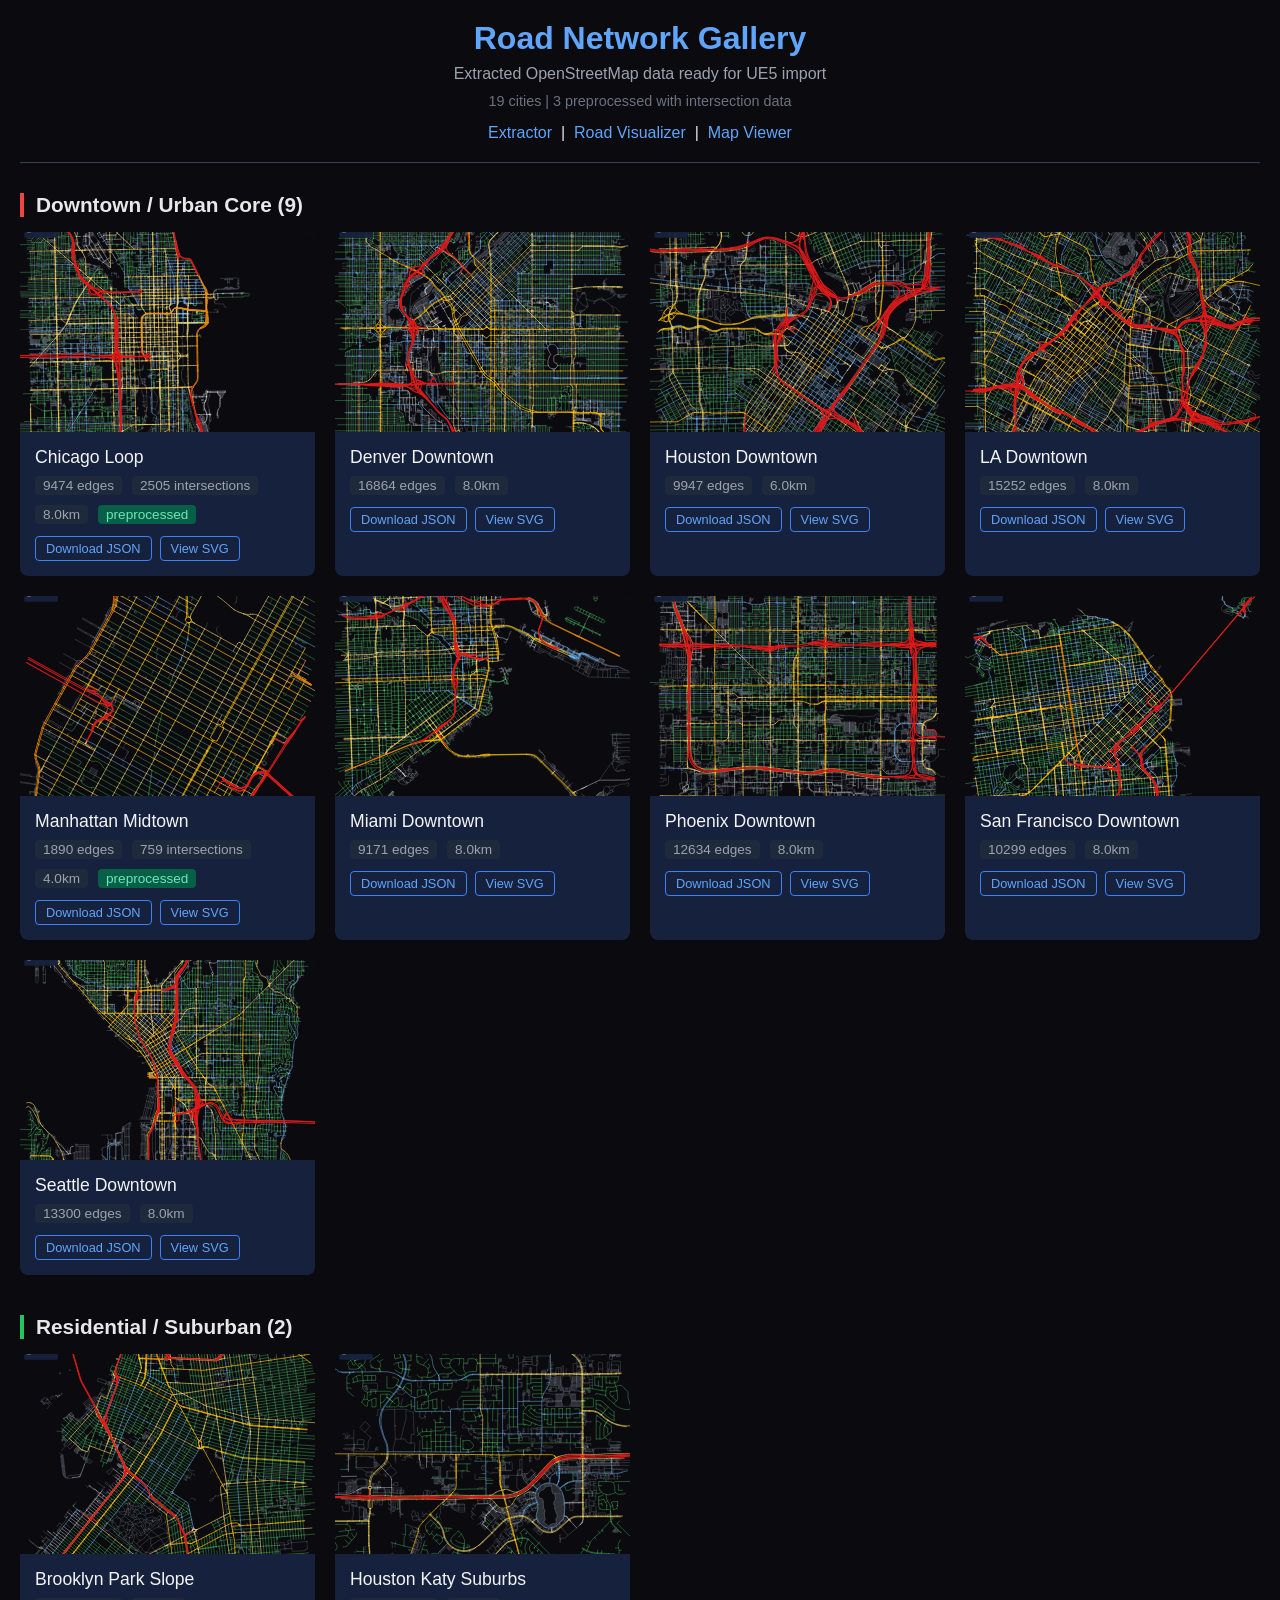
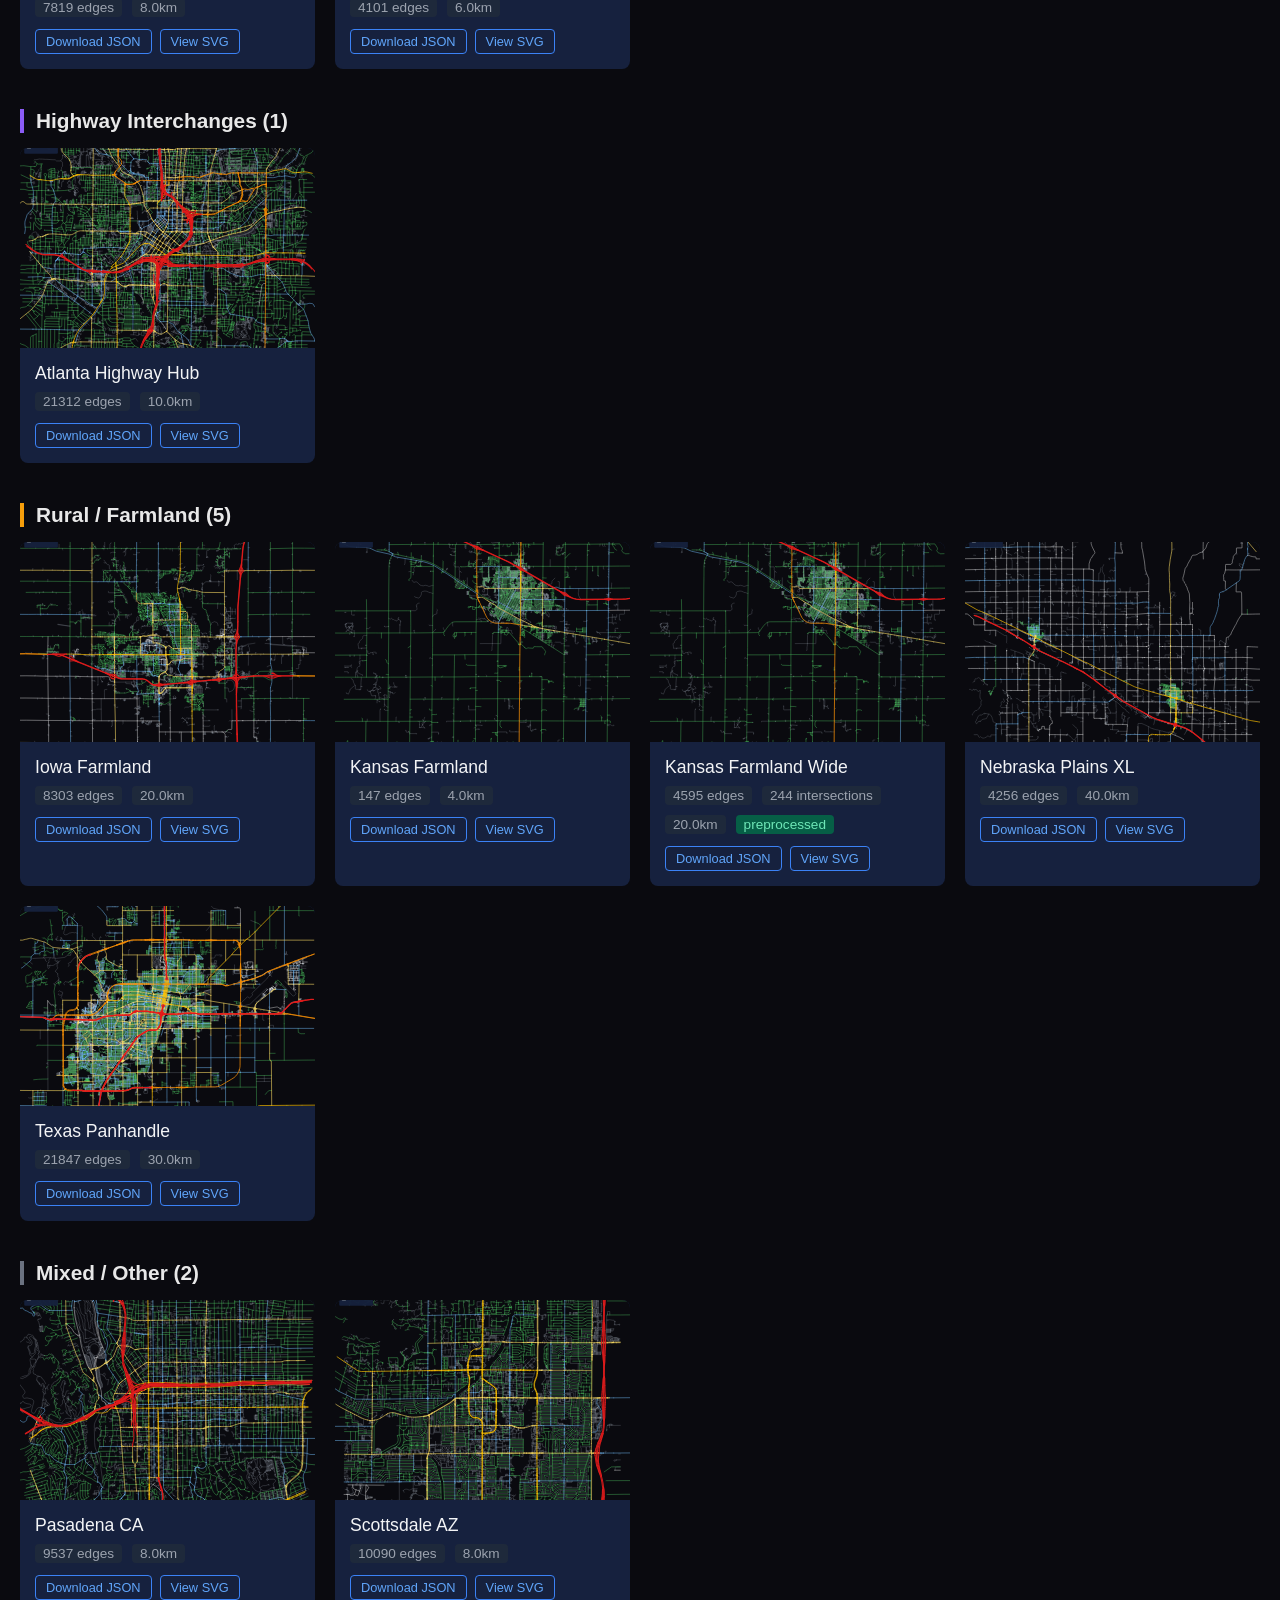
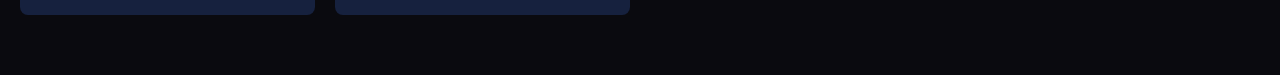
==== commit 9cb20790: "Add map viewer page and unify navigation across all pages Adds mapview.html for viewing extracted ro" ====
--- a/output/gallery.html
+++ b/output/gallery.html
@@ -122,7 +122,7 @@
         <h1>Road Network Gallery</h1>
         <p class="subtitle">Extracted OpenStreetMap data ready for UE5 import</p>
         <p class="stats">19 cities | 3 preprocessed with intersection data</p>
-        <nav><a href="../docs/index.html">← Extract Your Own City</a></nav>
+        <nav><a href="../docs/index.html">Extractor</a> &nbsp;|&nbsp; <a href="visualize.html">Road Visualizer</a> &nbsp;|&nbsp; <a href="mapview.html">Map Viewer</a></nav>
     </header>
 
     <div class="category">
